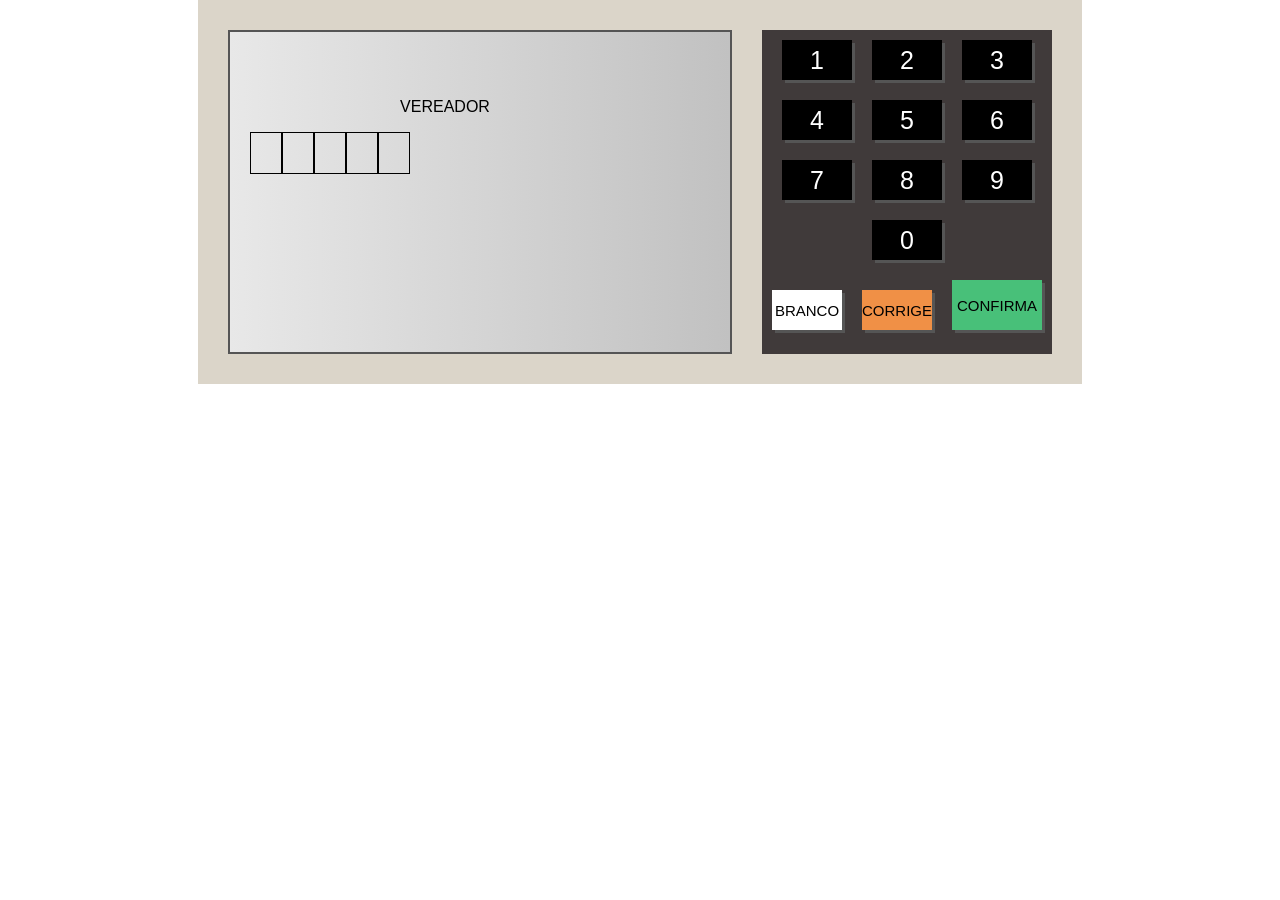
==== index.html @ 60e4cf31 "Initial commit" ====
<!DOCTYPE html>
<html lang="pt-BR">
<head>
    <meta charset="UTF-8">
    <meta name="viewport" content="width=device-width, initial-scale=1.0">
    <title>Urna Eletrônica</title>
    <link rel="stylesheet" href="style.css" />
</head>
<body>
    <div class="urna">
        <div class="tela">
            <div class="d-1">
                <div class="d-1-left">
                    <div class="d-1-1">
                        <span>SEU VOTO PARA</span>
                    </div>
                    <div class="d-1-2">
                        <span>VEREADOR</span>
                    </div>
                    <div class="d-1-3">
                        <div class="numero pisca"></div>
                        <div class="numero"></div>
                    </div>
                    <div class="d-1-4">
                        Nome: FULANO DE TAL<br/>
                        Partido: QQQ<br/>
                        Vice-Prefeito: BELTRANO DE TAL
                    </div>
                </div>
                <div class="d-1-right">
                    <div class="d-1-image">
                        <img src="images/84.jpg" alt="" />
                        Prefeito
                    </div>
                    <div class="d-1-image small">
                        <img src="images/84_2.jpg" alt="" />
                        Vice-Prefeito
                    </div>
                </div>
            </div>
            <div class="d-2">
                Aperte a tela:<br/>
                CONFIRMA para CONFIRMAR este voto<br/>
                CORRIGE para REINICIAR este voto
            </div>
        </div>
        <div class="teclado">
            <div class="teclado--linha">
                <div class="teclado--botao" onclick="clicou('1')">1</div>
                <div class="teclado--botao" onclick="clicou('2')">2</div>
                <div class="teclado--botao" onclick="clicou('3')">3</div>
            </div>
            <div class="teclado--linha">
                <div class="teclado--botao" onclick="clicou('4')">4</div>
                <div class="teclado--botao" onclick="clicou('5')">5</div>
                <div class="teclado--botao" onclick="clicou('6')">6</div>
            </div>
            <div class="teclado--linha">
                <div class="teclado--botao" onclick="clicou('7')">7</div>
                <div class="teclado--botao" onclick="clicou('8')">8</div>
                <div class="teclado--botao" onclick="clicou('9')">9</div>
            </div>
            <div class="teclado--linha">
                <div class="teclado--botao" onclick="clicou('0')">0</div>
            </div>
            <div class="teclado--linha">
                <div class="teclado--botao botao--branco" onclick="branco()">BRANCO</div>
                <div class="teclado--botao botao--corrige" onclick="corrige()">CORRIGE</div>
                <div class="teclado--botao botao--confirma" onclick="confirma()">CONFIRMA</div>
            </div>
        </div>
    </div>

    <script src="etapas.js"></script>
    <script src="script.js"></script>
</body>
</html>
---- style.css ----
@keyframes pisca {
    0% { opacity: 0.2; }
    50% { opacity: 1; }
    100% { opacity: 0.2; }
}

body {
    margin: 0;
    display: flex;
    justify-content: center;
    align-items: center;
    font-family: Arial, Helvetica, sans-serif;
}

.urna {
    background-color: #dbd5c9;
    padding: 30px;
    display: flex;
}
.tela {
    width: 500px;
    height: 320px;
    background: linear-gradient(to right, #E8E8E8, #C1C1C1);
    border: 2px solid #555;
    display: flex;
    flex-direction: column;
}
.teclado {
    margin-left: 30px;
    background-color: #403A3A;
}
.teclado--linha {
    display: flex;
    justify-content: center;
    align-items: flex-end;
}
.teclado--botao {
    width: 70px;
    height: 40px;
    background-color: #000;
    color: #FFF;
    font-size: 25px;
    display: flex;
    justify-content: center;
    align-items: center;
    margin: 10px;
    cursor: pointer;
    box-shadow: 3px 3px 0px #555;
}
.botao--branco {
    background-color: #FFF;
    color: #000;
    font-size: 15px;
}
.botao--corrige {
    background-color: #F09046;
    color: #000;
    font-size: 15px;
}
.botao--confirma {
    background-color: #48C079;
    color: #000;
    font-size: 15px;
    width: 90px;
    height: 50px;
}


.d-1 {
    flex: 1;
    display: flex;
}
.d-1-left {
    flex: 1;
    display: flex;
    flex-direction: column;
    padding-left: 20px;
}
.d-1-1 {
    height: 50px;
    display: flex;
    align-items: center;
}
.d-1-2 {
    height: 50px;
    display: flex;
    align-items: center;
    justify-content: center;
}
.d-1-3 {
    height: 50px;
}
.numero {
    display: inline-block;
    width: 30px;
    height: 40px;
    border: 1px solid #000;
    text-align: center;
    line-height: 40px;
    font-size: 25px;
}
.pisca {
    animation-name: pisca;
    animation-duration: 1s;
    animation-iteration-count: infinite;
}
.d-1-4 {
    flex: 1;
    line-height: 30px;
}

.d-1-right {
    width: 90px;
    display: flex;
    flex-direction: column;
    align-items: flex-end;
}
.d-1-image {
    border: 1px solid #000;
    background-color: #FFF;
    text-align: center;
    font-size: 14px;
}
.d-1-image img {
    width: 100%;
}
.d-1-image.small {
    width: 80%;
    font-size: 12px;
}


.d-2 {
    height: 50px;
    font-size: 14px;
    border-top: 2px solid #000;
    padding-left: 10px;
}

.aviso--grande {
    font-size: 40px;
    font-weight: bold;
}
.aviso--gigante {
    font-size: 70px;
    font-weight: bold;
    flex: 1;
    display: flex;
    justify-content: center;
    align-items: center;
}
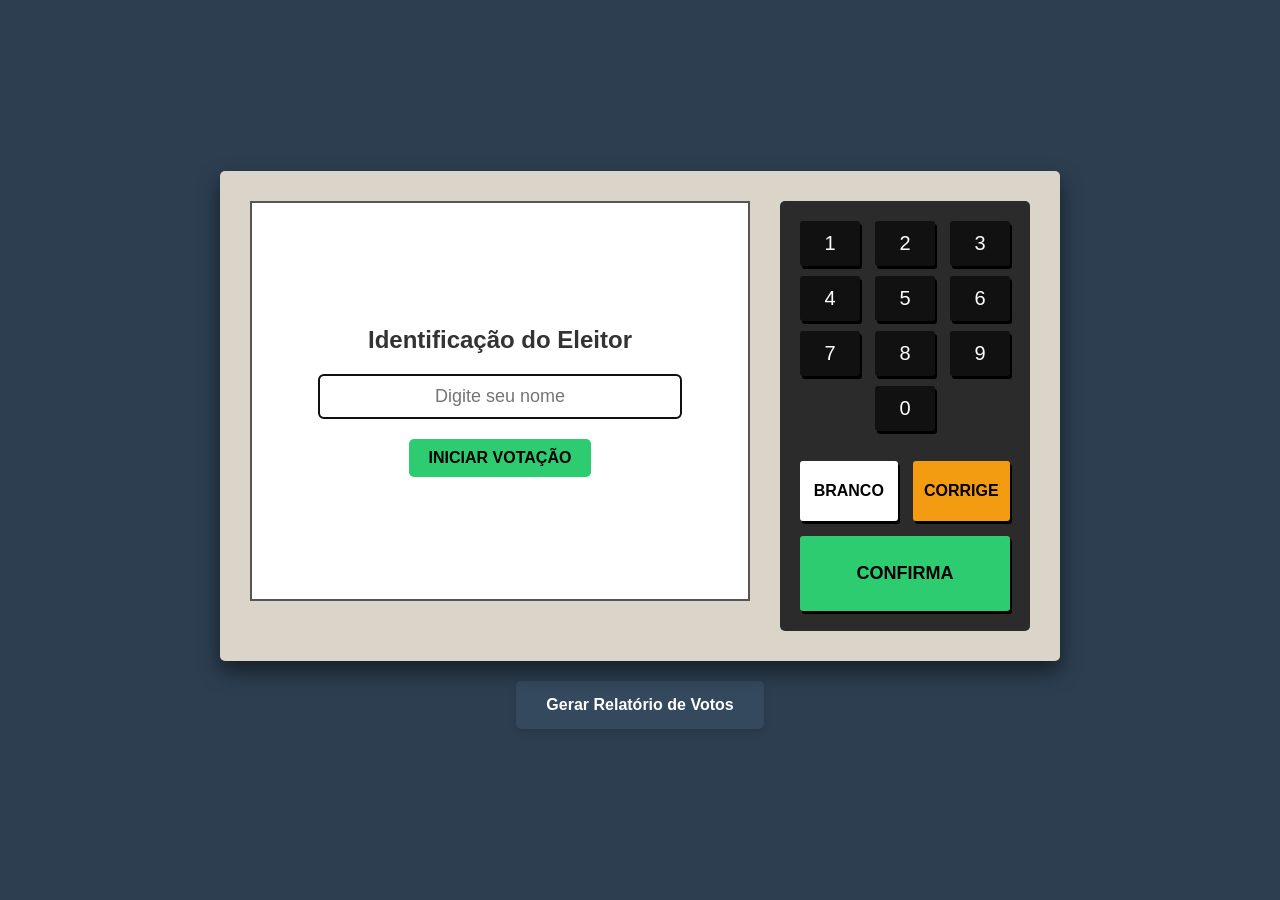
==== commit a6377104: "adicionado simulações" ====
--- a/index.html
+++ b/index.html
@@ -3,72 +3,86 @@
 <head>
     <meta charset="UTF-8">
     <meta name="viewport" content="width=device-width, initial-scale=1.0">
-    <title>Urna Eletrônica</title>
-    <link rel="stylesheet" href="style.css" />
+    <title>Urna Eletrônica - Simulação de Cibersegurança</title>
+    <link rel="stylesheet" href="style.css">
 </head>
 <body>
-    <div class="urna">
+
+    <!-- Interface Principal da Urna -->
+    <div class="urna" id="urna-interface">
+
         <div class="tela">
-            <div class="d-1">
-                <div class="d-1-left">
-                    <div class="d-1-1">
-                        <span>SEU VOTO PARA</span>
+            <!-- Tela de Identificação -->
+            <div id="tela-identificacao" style="display: flex; flex-direction: column; justify-content: center; align-items: center; flex: 1;">
+                <h2 style="margin-bottom: 20px;">Identificação do Eleitor</h2>
+                <input type="text" id="nome-eleitor" placeholder="Digite seu nome" style="padding: 10px; font-size: 18px; width: 80%; text-align: center; border: 2px solid #333; border-radius: 5px;">
+                <button onclick="iniciarVotacaoEleitor()" style="margin-top: 20px; padding: 10px 20px; font-size: 16px; cursor: pointer; background-color: #2ecc71; border: none; border-radius: 5px; font-weight: bold;">INICIAR VOTAÇÃO</button>
+            </div>
+
+            <!-- Container Normal de Votação -->
+            <div id="tela-votacao" style="display: none; flex-direction: column; flex: 1;">
+                <div class="tela-topo">
+                    <div class="tela-topo-esq">
+                        <div class="texto-seu-voto-para">SEU VOTO PARA</div>
+                        <div class="cargo" id="cargo">CARGO</div>
+                        <div class="numeros" id="numeros"></div>
+                        <div class="descricao" id="descricao"></div>
                     </div>
-                    <div class="d-1-2">
-                        <span>VEREADOR</span>
-                    </div>
-                    <div class="d-1-3">
-                        <div class="numero pisca"></div>
-                        <div class="numero"></div>
-                    </div>
-                    <div class="d-1-4">
-                        Nome: FULANO DE TAL<br/>
-                        Partido: QQQ<br/>
-                        Vice-Prefeito: BELTRANO DE TAL
-                    </div>
+                    <div class="tela-topo-dir" id="fotos"></div>
                 </div>
-                <div class="d-1-right">
-                    <div class="d-1-image">
-                        <img src="images/84.jpg" alt="" />
-                        Prefeito
-                    </div>
-                    <div class="d-1-image small">
-                        <img src="images/84_2.jpg" alt="" />
-                        Vice-Prefeito
-                    </div>
+                <div class="tela-rodape">
+                    Aperte a tecla:<br>
+                    VERDE para CONFIRMAR<br>
+                    LARANJA para CORRIGIR
                 </div>
             </div>
-            <div class="d-2">
-                Aperte a tela:<br/>
-                CONFIRMA para CONFIRMAR este voto<br/>
-                CORRIGE para REINICIAR este voto
+
+            <!-- Tela Oculta de FIM -->
+            <div id="tela-fim" style="display: none; justify-content: center; align-items: center; flex: 1;">
+                <div class="aviso-gigante pisca" style="margin-top: 0; font-size: 80px;">FIM</div>
             </div>
         </div>
+
+        <!-- Teclado Numérico -->
         <div class="teclado">
-            <div class="teclado--linha">
-                <div class="teclado--botao" onclick="clicou('1')">1</div>
-                <div class="teclado--botao" onclick="clicou('2')">2</div>
-                <div class="teclado--botao" onclick="clicou('3')">3</div>
+            <div class="teclado-linha">
+                <div class="teclado-botao" onclick="clicou('1')">1</div>
+                <div class="teclado-botao" onclick="clicou('2')">2</div>
+                <div class="teclado-botao" onclick="clicou('3')">3</div>
             </div>
-            <div class="teclado--linha">
-                <div class="teclado--botao" onclick="clicou('4')">4</div>
-                <div class="teclado--botao" onclick="clicou('5')">5</div>
-                <div class="teclado--botao" onclick="clicou('6')">6</div>
+            <div class="teclado-linha">
+                <div class="teclado-botao" onclick="clicou('4')">4</div>
+                <div class="teclado-botao" onclick="clicou('5')">5</div>
+                <div class="teclado-botao" onclick="clicou('6')">6</div>
             </div>
-            <div class="teclado--linha">
-                <div class="teclado--botao" onclick="clicou('7')">7</div>
-                <div class="teclado--botao" onclick="clicou('8')">8</div>
-                <div class="teclado--botao" onclick="clicou('9')">9</div>
+            <div class="teclado-linha">
+                <div class="teclado-botao" onclick="clicou('7')">7</div>
+                <div class="teclado-botao" onclick="clicou('8')">8</div>
+                <div class="teclado-botao" onclick="clicou('9')">9</div>
             </div>
-            <div class="teclado--linha">
-                <div class="teclado--botao" onclick="clicou('0')">0</div>
+            <div class="teclado-linha">
+                <div class="teclado-botao" onclick="clicou('0')">0</div>
             </div>
-            <div class="teclado--linha">
-                <div class="teclado--botao botao--branco" onclick="branco()">BRANCO</div>
-                <div class="teclado--botao botao--corrige" onclick="corrige()">CORRIGE</div>
-                <div class="teclado--botao botao--confirma" onclick="confirma()">CONFIRMA</div>
+            <div class="teclado-acoes">
+                <div class="teclado-acoes-topo">
+                    <div class="teclado-botao botao-branco" onclick="branco()">BRANCO</div>
+                    <div class="teclado-botao botao-corrige" onclick="corrige()">CORRIGE</div>
+                </div>
+                <div class="teclado-botao botao-confirma" onclick="confirma()">CONFIRMA</div>
             </div>
         </div>
+    </div>
+
+    <!-- Painel do Professor -->
+    <div class="painel-professor" style="margin-top: 20px; text-align: center;">
+        <button onclick="mostrarBoletimDeUrna()" style="background-color: #34495e; color: white; border: none; padding: 15px 30px; font-size: 16px; font-weight: bold; cursor: pointer; border-radius: 5px; box-shadow: 0 4px 6px rgba(0,0,0,0.1);">Gerar Relatório de Votos</button>
+    </div>
+
+    <!-- Tela Oculta de Auditoria (Boletim de Urna) - Mantido para compatibilidade, mas agora abre nova guia -->
+    <div class="boletim" id="boletim-interface" style="display: none;">
+        <h2>BOLETIM DE URNA (AUDITORIA)</h2>
+        <div id="boletim-conteudo"></div>
+        <button onclick="reiniciarUrna()">Reiniciar Simulação</button>
     </div>
 
     <script src="etapas.js"></script>
--- a/style.css
+++ b/style.css
@@ -1,151 +1,86 @@
-@keyframes pisca {
-    0% { opacity: 0.2; }
-    50% { opacity: 1; }
-    100% { opacity: 0.2; }
+* { box-sizing: border-box; margin: 0; padding: 0; font-family: Arial, sans-serif; }
+
+body {
+    display: flex; flex-direction: column; justify-content: center; align-items: center;
+    min-height: 100vh; background-color: #2c3e50; color: #333;
 }
 
-body {
-    margin: 0;
-    display: flex;
-    justify-content: center;
-    align-items: center;
-    font-family: Arial, Helvetica, sans-serif;
+/* Estrutura da Urna */
+.urna {
+    position: relative; /* Necessário para o botão secreto */
+    background-color: #dbd5c9; padding: 30px; border-radius: 5px;
+    display: flex; box-shadow: 0 10px 20px rgba(0,0,0,0.5); gap: 30px;
 }
 
-.urna {
-    background-color: #dbd5c9;
-    padding: 30px;
-    display: flex;
-}
-.tela {
-    width: 500px;
-    height: 320px;
-    background: linear-gradient(to right, #E8E8E8, #C1C1C1);
-    border: 2px solid #555;
-    display: flex;
-    flex-direction: column;
-}
-.teclado {
-    margin-left: 30px;
-    background-color: #403A3A;
-}
-.teclado--linha {
-    display: flex;
-    justify-content: center;
-    align-items: flex-end;
-}
-.teclado--botao {
-    width: 70px;
+/* Botão invisível para o professor */
+.botao-secreto {
+    position: absolute;
+    top: 5px;
+    left: 5px;
+    width: 40px;
     height: 40px;
-    background-color: #000;
-    color: #FFF;
-    font-size: 25px;
-    display: flex;
-    justify-content: center;
-    align-items: center;
-    margin: 10px;
-    cursor: pointer;
-    box-shadow: 3px 3px 0px #555;
-}
-.botao--branco {
-    background-color: #FFF;
-    color: #000;
-    font-size: 15px;
-}
-.botao--corrige {
-    background-color: #F09046;
-    color: #000;
-    font-size: 15px;
-}
-.botao--confirma {
-    background-color: #48C079;
-    color: #000;
-    font-size: 15px;
-    width: 90px;
-    height: 50px;
+    cursor: default;
+    background-color: transparent;
+    z-index: 10;
 }
 
+/* Tela da Urna */
+.tela {
+    width: 500px; height: 400px; background-color: #fff;
+    border: 2px solid #555; display: flex; flex-direction: column; padding: 20px;
+}
+.tela-topo { flex: 1; display: flex; }
+.tela-topo-esq { flex: 1; display: flex; flex-direction: column; }
+.texto-seu-voto-para { font-size: 20px; text-transform: uppercase; margin-bottom: 10px; height: 25px; visibility: hidden; }
+.cargo { font-size: 24px; font-weight: bold; text-transform: uppercase; text-align: center; margin-bottom: 20px; }
 
-.d-1 {
-    flex: 1;
-    display: flex;
-}
-.d-1-left {
-    flex: 1;
-    display: flex;
-    flex-direction: column;
-    padding-left: 20px;
-}
-.d-1-1 {
-    height: 50px;
-    display: flex;
-    align-items: center;
-}
-.d-1-2 {
-    height: 50px;
-    display: flex;
-    align-items: center;
-    justify-content: center;
-}
-.d-1-3 {
-    height: 50px;
-}
-.numero {
-    display: inline-block;
-    width: 30px;
-    height: 40px;
-    border: 1px solid #000;
-    text-align: center;
-    line-height: 40px;
-    font-size: 25px;
-}
-.pisca {
-    animation-name: pisca;
-    animation-duration: 1s;
-    animation-iteration-count: infinite;
-}
-.d-1-4 {
-    flex: 1;
-    line-height: 30px;
+/* Dígitos */
+.numeros { display: flex; gap: 10px; margin-bottom: 20px; }
+.numero { width: 40px; height: 50px; border: 1px solid #000; display: flex; justify-content: center; align-items: center; font-size: 30px; }
+.numero.pisca { animation: pisca 1s infinite; }
+@keyframes pisca {
+    0%, 100% { border-color: transparent; color: transparent; }
+    50% { border-color: #000; color: #000; }
 }
 
-.d-1-right {
-    width: 90px;
-    display: flex;
-    flex-direction: column;
-    align-items: flex-end;
+.descricao { line-height: 1.5; font-size: 18px; }
+.aviso-gigante { font-size: 40px; font-weight: bold; text-align: center; margin-top: 50px; }
+
+/* Fotos do Candidato */
+.tela-topo-dir { width: 120px; display: flex; flex-direction: column; align-items: flex-end; }
+.imagem { border: 1px solid #000; text-align: center; font-size: 12px; margin-bottom: 10px; }
+.imagem img { width: 100%; display: block; }
+
+.tela-rodape { height: 60px; border-top: 2px solid #000; font-size: 14px; padding-top: 10px; }
+
+/* Teclado Físico */
+.teclado { background-color: #2b2b2b; padding: 20px; border-radius: 5px; display: flex; flex-direction: column; gap: 10px; }
+.teclado-linha { display: flex; justify-content: center; gap: 15px; }
+.teclado-botao {
+    width: 60px; height: 45px; background-color: #111; color: #fff;
+    font-size: 20px; display: flex; justify-content: center; align-items: center;
+    border-radius: 3px; cursor: pointer; box-shadow: 2px 3px 0 #000; user-select: none;
 }
-.d-1-image {
-    border: 1px solid #000;
-    background-color: #FFF;
-    text-align: center;
-    font-size: 14px;
+.teclado-botao:active { transform: translateY(3px); box-shadow: 0 0 0 #000; }
+.teclado-acoes { display: flex; flex-direction: column; gap: 15px; margin-top: 20px; }
+.teclado-acoes-topo { display: flex; justify-content: space-between; gap: 15px; }
+
+.botao-branco { background-color: #fff; color: #000; font-size: 16px; font-weight: bold; flex: 1; height: 60px; }
+.botao-corrige { background-color: #f39c12; color: #000; font-size: 16px; font-weight: bold; flex: 1; height: 60px; }
+.botao-confirma { background-color: #2ecc71; color: #000; font-size: 18px; font-weight: bold; height: 75px; width: 100%; }
+
+/* Boletim de Urna (Recibo) */
+.boletim {
+    background-color: #fdfdfd; padding: 40px; border-radius: 5px; width: 600px;
+    max-width: 90vw; font-family: 'Courier New', Courier, monospace;
+    box-shadow: 0 10px 20px rgba(0,0,0,0.5); max-height: 90vh; overflow-y: auto;
 }
-.d-1-image img {
-    width: 100%;
+.boletim h2 { text-align: center; margin-bottom: 20px; border-bottom: 2px dashed #000; padding-bottom: 10px; }
+.cargo-relatorio { margin-bottom: 20px; border-bottom: 1px dashed #ccc; padding-bottom: 10px; }
+.cargo-relatorio h3 { margin-bottom: 10px; text-transform: uppercase; }
+.candidato-relatorio { display: flex; justify-content: space-between; margin-bottom: 5px; font-size: 15px; }
+.boletim button {
+    display: block; width: 100%; padding: 15px; background-color: #34495e;
+    color: #fff; border: none; font-size: 16px; cursor: pointer; margin-top: 20px; font-weight: bold;
 }
-.d-1-image.small {
-    width: 80%;
-    font-size: 12px;
-}
-
-
-.d-2 {
-    height: 50px;
-    font-size: 14px;
-    border-top: 2px solid #000;
-    padding-left: 10px;
-}
-
-.aviso--grande {
-    font-size: 40px;
-    font-weight: bold;
-}
-.aviso--gigante {
-    font-size: 70px;
-    font-weight: bold;
-    flex: 1;
-    display: flex;
-    justify-content: center;
-    align-items: center;
-}+.boletim button:hover { background-color: #2c3e50; }
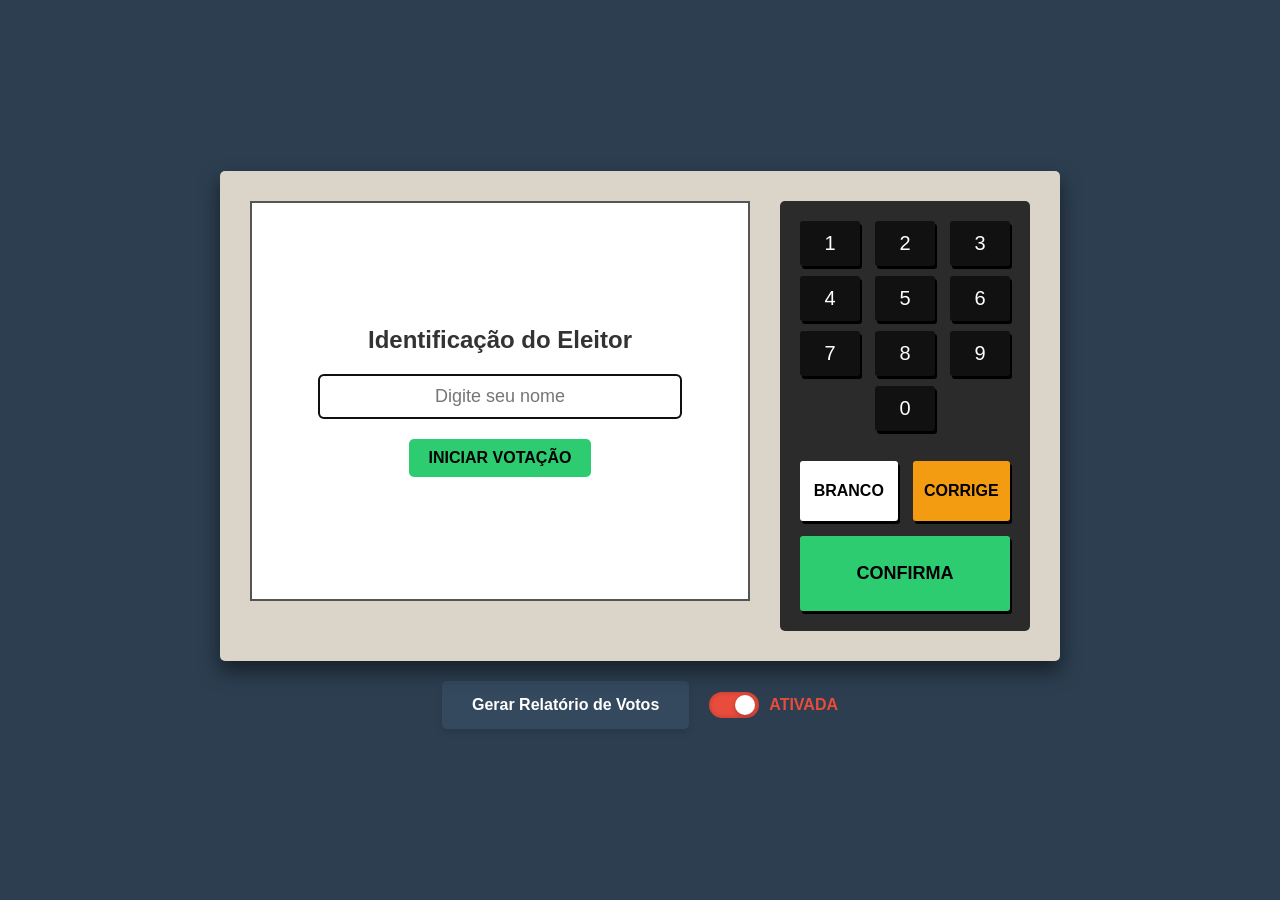
==== commit 3defec7f: "add botão que ativa e desativa a fraude" ====
--- a/index.html
+++ b/index.html
@@ -74,8 +74,17 @@
     </div>
 
     <!-- Painel do Professor -->
-    <div class="painel-professor" style="margin-top: 20px; text-align: center;">
+    <div class="painel-professor" style="margin-top: 20px; display: flex; justify-content: center; align-items: center; gap: 20px;">
         <button onclick="mostrarBoletimDeUrna()" style="background-color: #34495e; color: white; border: none; padding: 15px 30px; font-size: 16px; font-weight: bold; cursor: pointer; border-radius: 5px; box-shadow: 0 4px 6px rgba(0,0,0,0.1);">Gerar Relatório de Votos</button>
+        
+        <!-- Toggle Fraude -->
+        <label style="display: flex; align-items: center; cursor: pointer; font-family: sans-serif;">
+            <input type="checkbox" id="toggle-fraude" checked onchange="alternarFraude()" style="display: none;">
+            <div id="slider-fraude" style="width: 50px; height: 26px; background-color: #e74c3c; border-radius: 34px; position: relative; transition: .4s; box-shadow: inset 0 0 5px rgba(0,0,0,0.2);">
+                <span id="slider-btn-fraude" style="position: absolute; height: 20px; width: 20px; left: 26px; bottom: 3px; background-color: white; border-radius: 50%; transition: .4s; box-shadow: 0 2px 4px rgba(0,0,0,0.2);"></span>
+            </div>
+            <span id="texto-fraude" style="margin-left: 10px; font-weight: bold; font-size: 16px; color: #e74c3c;">ATIVADA</span>
+        </label>
     </div>
 
     <!-- Tela Oculta de Auditoria (Boletim de Urna) - Mantido para compatibilidade, mas agora abre nova guia -->
--- a/style.css
+++ b/style.css
@@ -83,4 +83,43 @@
     display: block; width: 100%; padding: 15px; background-color: #34495e;
     color: #fff; border: none; font-size: 16px; cursor: pointer; margin-top: 20px; font-weight: bold;
 }
-.boletim button:hover { background-color: #2c3e50; }+.boletim button:hover { background-color: #2c3e50; }
+
+.relatorio-container {
+    width: 100%;
+    max-width: 800px;
+    margin: 0 auto;
+    background: #fff;
+    padding: 30px;
+    border-radius: 8px;
+    box-shadow: 0 4px 10px rgba(0,0,0,0.1);
+}
+.botoes-acao {
+    display: flex;
+    flex-direction: row;
+    align-items: center;
+    gap: 15px;
+    margin-top: 30px;
+}
+.btn {
+    flex: 1;
+    display: inline-flex;
+    align-items: center;
+    justify-content: center;
+    margin: 0;
+    padding: 0 20px;
+    height: 45px;
+    border-radius: 5px;
+    font-size: 16px;
+    font-family: inherit;
+    font-weight: bold;
+    cursor: pointer;
+    text-decoration: none;
+    color: #fff;
+    border: none;
+    box-sizing: border-box;
+}
+.btn-voltar { background: #3498db; }
+.btn-limpar { background: #e74c3c; }
+.btn-voltar:hover { background: #2980b9; }
+.btn-limpar:hover { background: #c0392b; }
